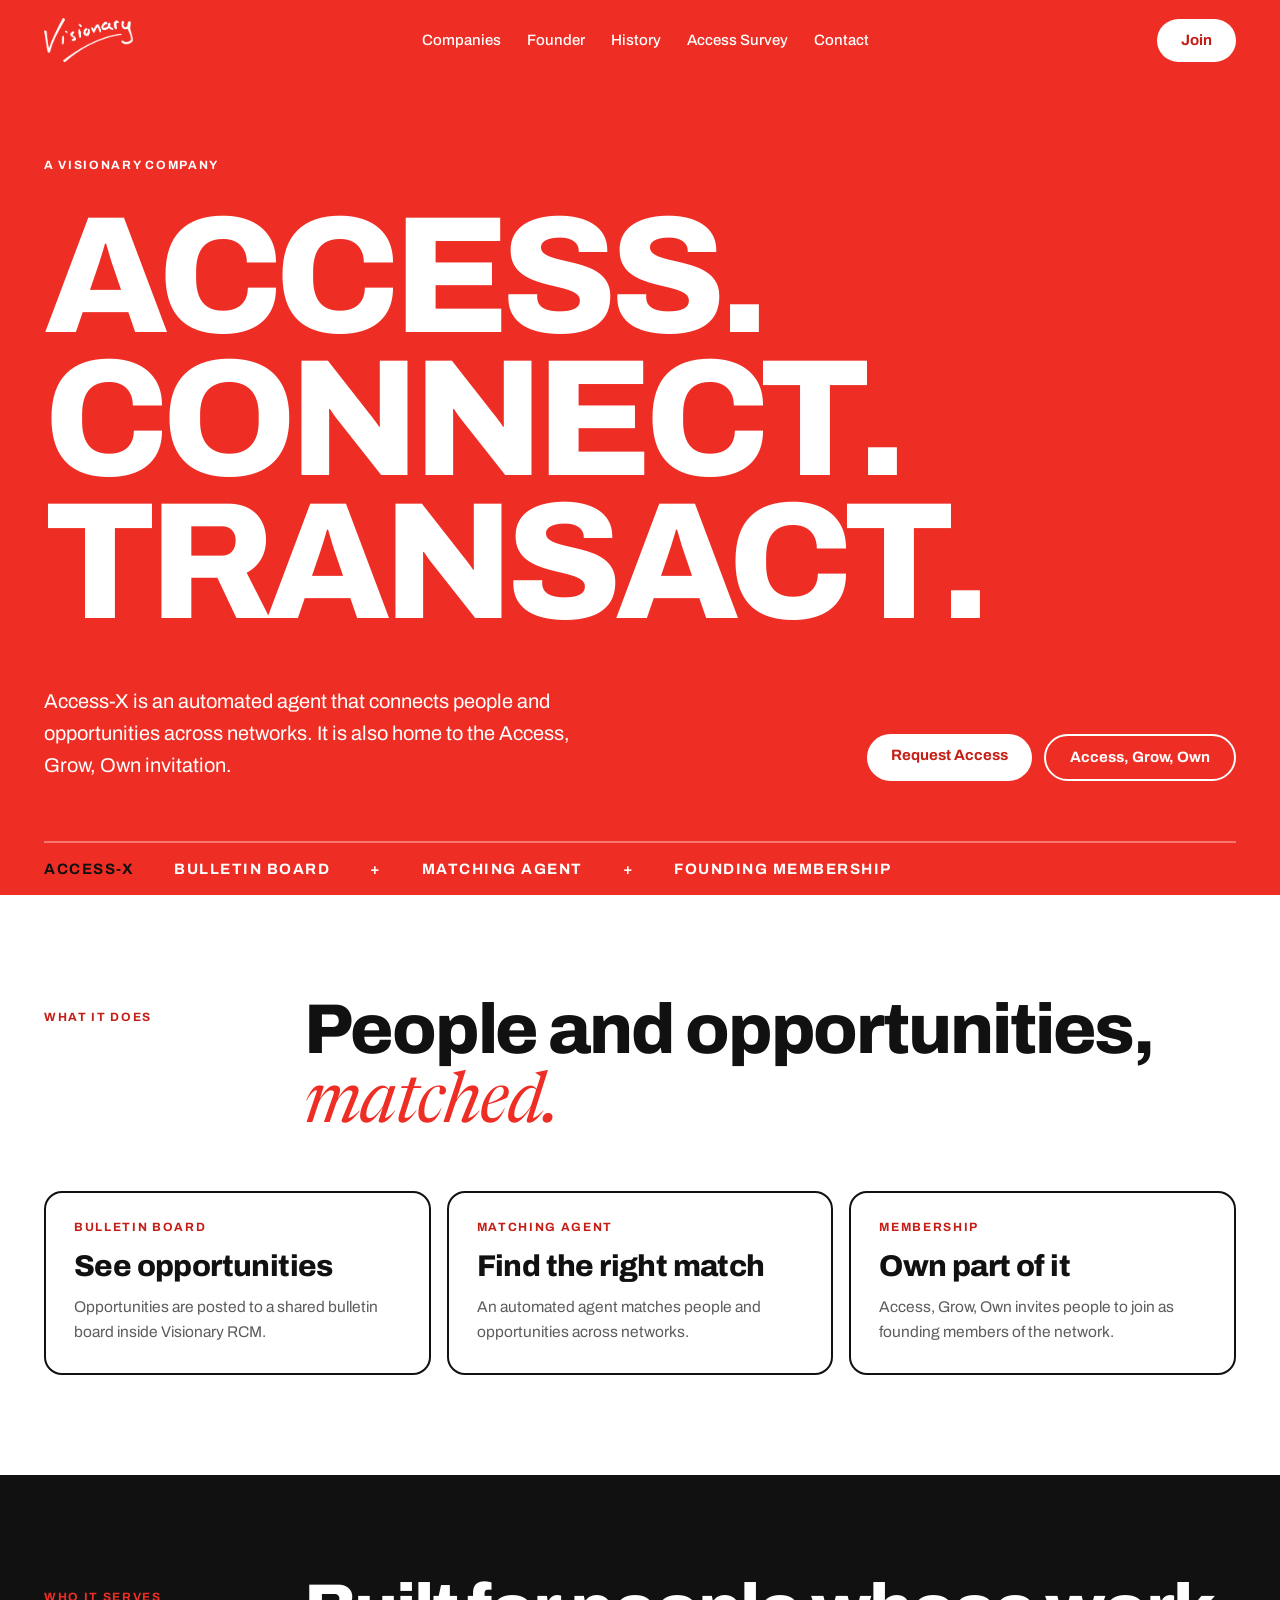
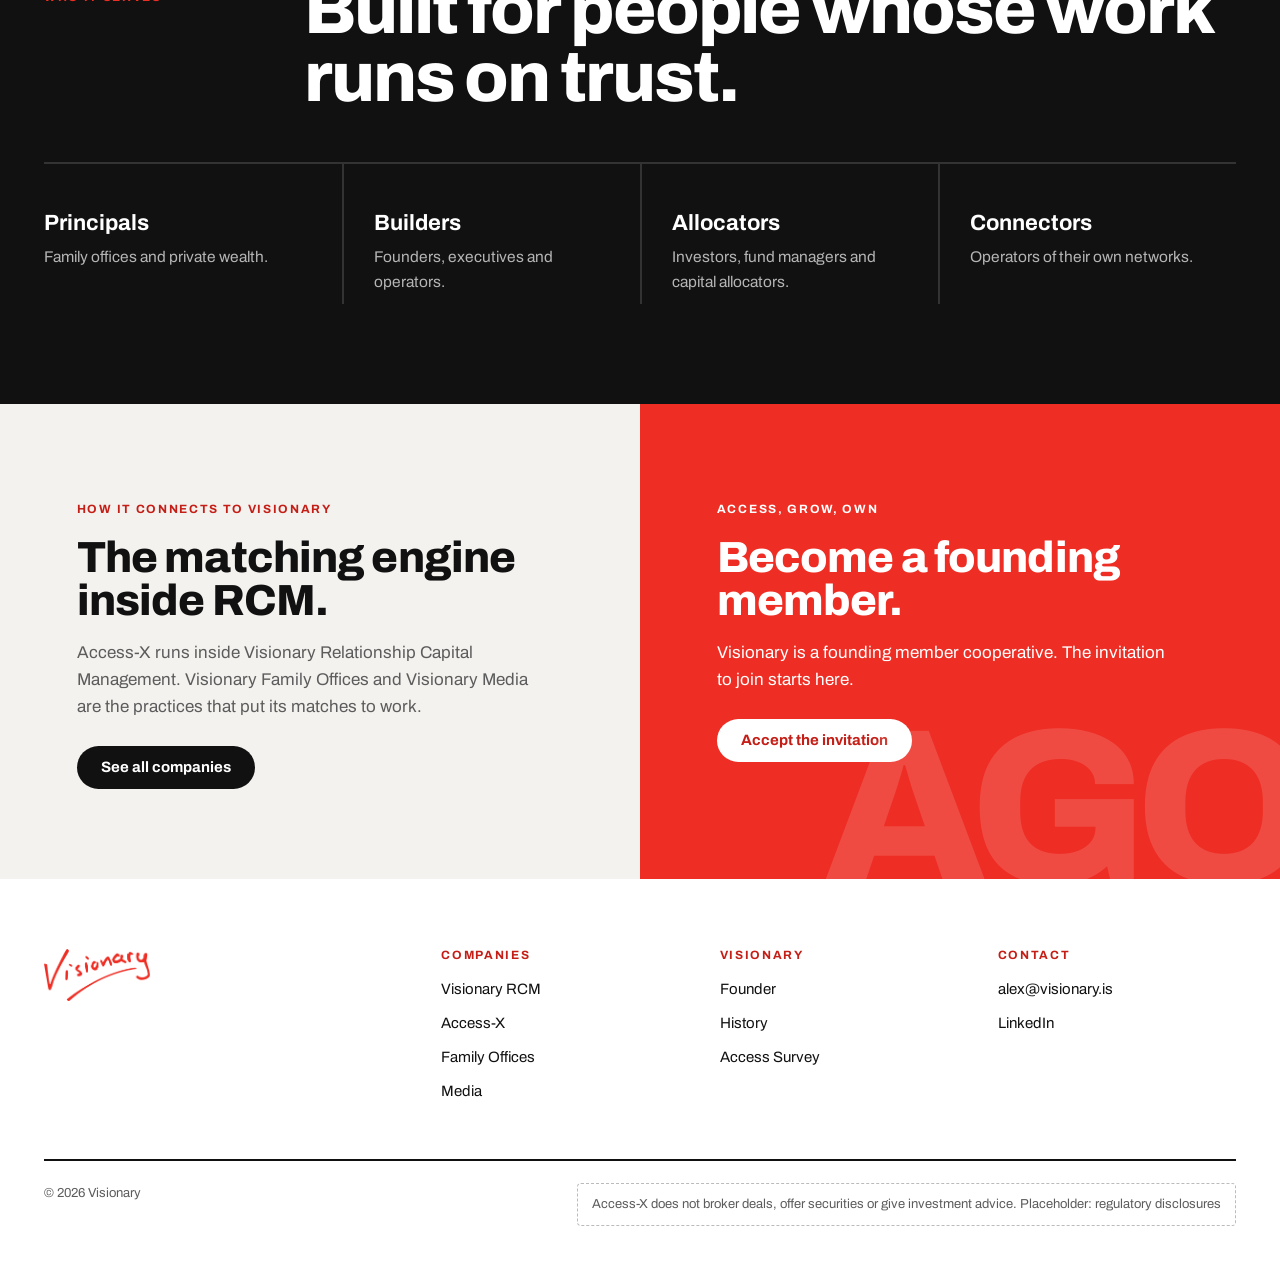
==== access-x.html @ 5bbe42c9 "Add files via upload" ====
<!doctype html>
<html lang="en">
<head>
<meta charset="utf-8">
<meta name="viewport" content="width=device-width, initial-scale=1">
<title>Access-X · Visionary</title>
<link rel="preconnect" href="https://fonts.googleapis.com">
<link rel="preconnect" href="https://fonts.gstatic.com" crossorigin>
<link href="https://fonts.googleapis.com/css2?family=Archivo:wght@400;500;700;800&family=Newsreader:ital,opsz,wght@1,6..72,400&display=swap" rel="stylesheet">
<link rel="stylesheet" href="assets/theme-red.css">
</head>
<body>
<header>
  <div class="wrap nav">
    <a href="index.html" aria-label="Visionary home"><img class="white-logo" src="assets/visionary-logo.png" alt="Visionary"></a>
    <ul>
      <li><a href="index.html#companies">Companies</a></li>
      <li><a href="founder.html">Founder</a></li>
      <li><a href="history.html">History</a></li>
      <li><a href="survey.html">Access Survey</a></li>
      <li><a href="#contact">Contact</a></li>
    </ul>
    <a class="pill pill-white" href="survey.html?category=join">Join</a>
  </div>
</header>

<main>
  <section class="hero" style="padding-bottom:0">
    <div class="wrap">
      <span class="label">A Visionary company</span>
      <h1 style="margin-top:28px"><span>Access.</span><span>Connect.</span><span>Transact.</span></h1>
      <div class="hero-foot">
        <p>Access-X is an automated agent that connects people and opportunities across networks. It is also home to the Access, Grow, Own invitation.</p>
        <div class="ctas">
          <a class="pill pill-white" data-outbound="accessX" href="#">Request Access</a>
          <a class="pill pill-outline" href="survey.html?category=join">Access, Grow, Own</a>
        </div>
      </div>
      <div class="ticker" aria-label="What Access-X includes">
        <b>Access-X</b><span>Bulletin board</span><span>+</span><span>Matching agent</span><span>+</span><span>Founding membership</span>
      </div>
    </div>
  </section>

  <section>
    <div class="wrap">
      <div class="title-row"><span class="label">What it does</span><h2>People and opportunities, <em>matched.</em></h2></div>
      <div class="tiles three">
        <div class="tile static"><span class="label">Bulletin board</span><h3>See opportunities</h3><p>Opportunities are posted to a shared bulletin board inside Visionary RCM.</p></div>
        <div class="tile static"><span class="label">Matching agent</span><h3>Find the right match</h3><p>An automated agent matches people and opportunities across networks.</p></div>
        <div class="tile static"><span class="label">Membership</span><h3>Own part of it</h3><p>Access, Grow, Own invites people to join as founding members of the network.</p></div>
      </div>
    </div>
  </section>

  <section class="fit">
    <div class="wrap">
      <div class="title-row"><span class="label">Who it serves</span><h2>Built for people whose work runs on trust.</h2></div>
      <div class="stack four">
        <div><h4>Principals</h4><p>Family offices and private wealth.</p></div>
        <div><h4>Builders</h4><p>Founders, executives and operators.</p></div>
        <div><h4>Allocators</h4><p>Investors, fund managers and capital allocators.</p></div>
        <div><h4>Connectors</h4><p>Operators of their own networks.</p></div>
      </div>
    </div>
  </section>

  <div class="duo">
    <div class="plain">
      <span class="label">How it connects to Visionary</span>
      <h3>The matching engine inside RCM.</h3>
      <p>Access-X runs inside Visionary Relationship Capital Management. Visionary Family Offices and Visionary Media are the practices that put its matches to work.</p>
      <a class="pill pill-ink" href="index.html#companies">See all companies</a>
    </div>
    <div class="since">
      <span class="label">Access, Grow, Own</span>
      <h3>Become a founding member.</h3>
      <p>Visionary is a founding member cooperative. The invitation to join starts here.</p>
      <a class="pill pill-white" href="survey.html?category=join">Accept the invitation</a>
      <span class="yr" aria-hidden="true">AGO</span>
    </div>
  </div>
</main>

<footer id="contact">
  <div class="wrap">
    <div class="foot">
      <div><img src="assets/visionary-logo.png" alt="Visionary"></div>
      <div><h5 class="label">Companies</h5><ul><li><a href="rcm.html">Visionary RCM</a></li><li><a href="access-x.html">Access-X</a></li><li><a href="wealth.html">Family Offices</a></li><li><a href="media.html">Media</a></li></ul></div>
      <div><h5 class="label">Visionary</h5><ul><li><a href="founder.html">Founder</a></li><li><a href="history.html">History</a></li><li><a href="survey.html">Access Survey</a></li></ul></div>
      <div><h5 class="label">Contact</h5><ul><li><a href="mailto:alex@visionary.is">alex@visionary.is</a></li><li><a href="https://www.linkedin.com/in/alex-salzman/">LinkedIn</a></li></ul></div>
    </div>
    <div class="legal"><span>© 2026 Visionary</span><span class="compliance">Access-X does not broker deals, offer securities or give investment advice. Placeholder: regulatory disclosures</span></div>
  </div>
</footer>
<script src="assets/site-config.js"></script>
</body>
</html>
---- assets/theme-red.css ----
/* Option C: Manifesto. Bold red fields and big type, energetic like the handwritten mark. */
:root {
  --red: #EE2E24;
  --red-deep: #C41E16;
  --white: #FFFFFF;
  --ink: #111111;
  --grey: #5C5C5C;
  --line: #E6E6E6;
  --sans: "Archivo", system-ui, sans-serif;
  --italic: "Newsreader", Georgia, serif;
}
* { box-sizing: border-box; }
body { margin: 0; background: var(--white); color: var(--ink); font: 400 17px/1.6 var(--sans); }
a { color: inherit; }
:focus-visible { outline: 3px solid var(--ink); outline-offset: 3px; }
.wrap { max-width: 1240px; margin: 0 auto; padding: 0 24px; }
.white-logo { filter: brightness(0) invert(1); }
.label { font: 700 12px/1 var(--sans); letter-spacing: .14em; text-transform: uppercase; }

header { background: var(--red); color: #fff; }
.nav { height: 80px; display: flex; align-items: center; justify-content: space-between; gap: 20px; }
.nav img { height: 44px; display: block; }
.nav ul { display: flex; gap: 26px; list-style: none; margin: 0; padding: 0; font: 500 15px var(--sans); }
.nav ul a { text-decoration: none; }
.nav ul a:hover { text-decoration: underline; text-underline-offset: 4px; }
.pill { display: inline-block; padding: 14px 24px; border-radius: 999px; font: 700 15px/1 var(--sans); text-decoration: none; transition: transform .2s; }
.pill:hover { transform: translateY(-2px); }
.pill-white { background: #fff; color: var(--red-deep); }
.pill-ink { background: var(--ink); color: #fff; }
.pill-outline { border: 2px solid currentColor; }
@media (max-width: 920px) { .nav ul { display: none; } }

.hero { background: var(--red); color: #fff; padding: 70px 0 0; overflow: hidden; }
.hero h1 { font: 800 clamp(44px, 13vw, 190px)/.86 var(--sans); letter-spacing: -.045em; margin: 0; text-transform: uppercase; }
.hero h1 span { display: block; }
.hero h1 .it { font: 400 italic clamp(40px, 6vw, 84px)/1 var(--italic); text-transform: none; letter-spacing: -.01em; margin: 10px 0 14px; }
.hero-foot { display: grid; grid-template-columns: 1.3fr 1fr; gap: 40px; align-items: end; padding: 50px 0 60px; }
.hero-foot p { font-size: 20px; margin: 0; max-width: 50ch; }
.hero-foot .ctas { display: flex; gap: 12px; flex-wrap: wrap; justify-content: flex-end; }
.ticker { border-top: 2px solid rgba(255,255,255,.35); padding: 18px 0; display: flex; gap: 40px; white-space: nowrap; font: 700 15px var(--sans); letter-spacing: .1em; text-transform: uppercase; }
.ticker b { color: var(--ink); }
@media (max-width: 820px) { .hero-foot { grid-template-columns: 1fr; } .hero-foot .ctas { justify-content: flex-start; } .ticker { flex-wrap: wrap; gap: 8px 22px; white-space: normal; } }

section { padding: 100px 0; }
.title-row { display: grid; grid-template-columns: 220px 1fr; gap: 40px; margin-bottom: 50px; }
.title-row .label { color: var(--red-deep); padding-top: 16px; }
.title-row h2 { font: 800 clamp(38px, 5.5vw, 72px)/.98 var(--sans); letter-spacing: -.03em; margin: 0; }
.title-row h2 em { font: 400 italic 1em/1 var(--italic); color: var(--red); letter-spacing: -.01em; }
@media (max-width: 820px) { .title-row { grid-template-columns: 1fr; gap: 10px; } }

.tiles { display: grid; grid-template-columns: repeat(4, 1fr); gap: 16px; }
.tile { text-decoration: none; border: 2px solid var(--ink); border-radius: 18px; padding: 28px; display: flex; flex-direction: column; min-height: 360px; transition: background .25s, color .25s, transform .25s; }
.tile .label { color: var(--red-deep); }
.tile h3 { font: 800 30px/1 var(--sans); letter-spacing: -.02em; margin: 18px 0 14px; }
.tile p { margin: 0; color: var(--grey); font-size: 15.5px; }
.tile .arrow { margin-top: auto; font: 800 34px/1 var(--sans); }
.tile:hover { background: var(--red); color: #fff; border-color: var(--red); transform: translateY(-4px); }
.tile:hover p, .tile:hover .label { color: #fff; }
@media (max-width: 1000px) { .tiles { grid-template-columns: 1fr 1fr; } }
@media (max-width: 560px) { .tiles { grid-template-columns: 1fr; } .tile { min-height: 0; } .tile .arrow { margin-top: 20px; } }

.fit { background: var(--ink); color: #fff; }
.fit .title-row .label { color: var(--red); }
.stack { display: grid; grid-template-columns: repeat(3, 1fr); gap: 0; border-top: 2px solid #333; }
.stack div { padding: 30px 30px 10px 0; }
.stack div + div { padding-left: 30px; border-left: 2px solid #333; }
.stack .big { font: 800 64px/1 var(--sans); color: var(--red); }
.stack h4 { font: 700 22px/1.2 var(--sans); margin: 16px 0 8px; }
.stack p { color: #B5B5B5; margin: 0; font-size: 15.5px; }
@media (max-width: 820px) { .stack { grid-template-columns: 1fr; } .stack div + div { border-left: 0; padding-left: 0; border-top: 2px solid #333; } }

.duo { display: grid; grid-template-columns: 1fr 1fr; }
.duo > div { padding: 90px 6vw; }
.founder { background: #F4F2EF; display: grid; grid-template-columns: 200px 1fr; gap: 36px; align-items: center; }
.ph { aspect-ratio: 3/4; background: var(--red); border-radius: 14px; display: grid; place-items: center; color: #fff; font: 700 11px var(--sans); letter-spacing: .14em; text-transform: uppercase; }
.duo h3 { font: 800 clamp(30px, 3.4vw, 44px)/1 var(--sans); letter-spacing: -.02em; margin: 14px 0 16px; }
.duo p { color: var(--grey); margin: 0 0 26px; max-width: 46ch; }
.duo .label { color: var(--red-deep); }
.since { background: var(--red); color: #fff; position: relative; overflow: hidden; }
.since .label, .since p { color: #fff; }
.since .yr { position: absolute; right: -20px; bottom: -40px; font: 800 220px/1 var(--sans); letter-spacing: -.06em; color: rgba(255,255,255,.14); pointer-events: none; }
@media (max-width: 900px) { .duo { grid-template-columns: 1fr; } .founder { grid-template-columns: 1fr; } .ph { max-width: 200px; } }

footer { padding: 70px 0 36px; font-size: 15px; }
.foot { display: grid; grid-template-columns: 1.5fr 1fr 1fr 1fr; gap: 40px; }
.foot img { height: 52px; }
.foot h5 { margin: 0 0 16px; color: var(--red-deep); }
.foot ul { list-style: none; padding: 0; margin: 0; display: grid; gap: 10px; }
.foot a { text-decoration: none; }
.foot a:hover { color: var(--red-deep); text-decoration: underline; }
.legal { margin-top: 56px; padding-top: 22px; border-top: 2px solid var(--ink); display: flex; justify-content: space-between; gap: 20px; flex-wrap: wrap; color: var(--grey); font-size: 13px; }
.compliance { border: 1px dashed #BBB; padding: 10px 14px; border-radius: 4px; }
@media (max-width: 820px) { .foot { grid-template-columns: 1fr 1fr; } }

@media (prefers-reduced-motion: reduce) { .pill:hover, .tile:hover { transform: none; } }

/* Subpage additions */
.duo .plain { background: #F4F2EF; }
.tiles.three { grid-template-columns: repeat(3, 1fr); }
.tile.static { min-height: 0; }
.tile.static:hover { transform: none; }
.lede { font-size: 20px; max-width: 60ch; margin: 0 0 30px; color: var(--grey); }
@media (max-width: 1000px) { .tiles.three { grid-template-columns: 1fr; } }
.stack.four { grid-template-columns: repeat(4, 1fr); }
@media (max-width: 1000px) { .stack.four { grid-template-columns: 1fr 1fr; } .stack.four div:nth-child(3) { border-left: 0; padding-left: 0; } }
@media (max-width: 560px) { .stack.four { grid-template-columns: 1fr; } .stack.four div + div { border-left: 0; padding-left: 0; border-top: 2px solid #333; } }

[hidden] { display: none !important; }  /* keeps unset outbound links hidden (site-config.js) */
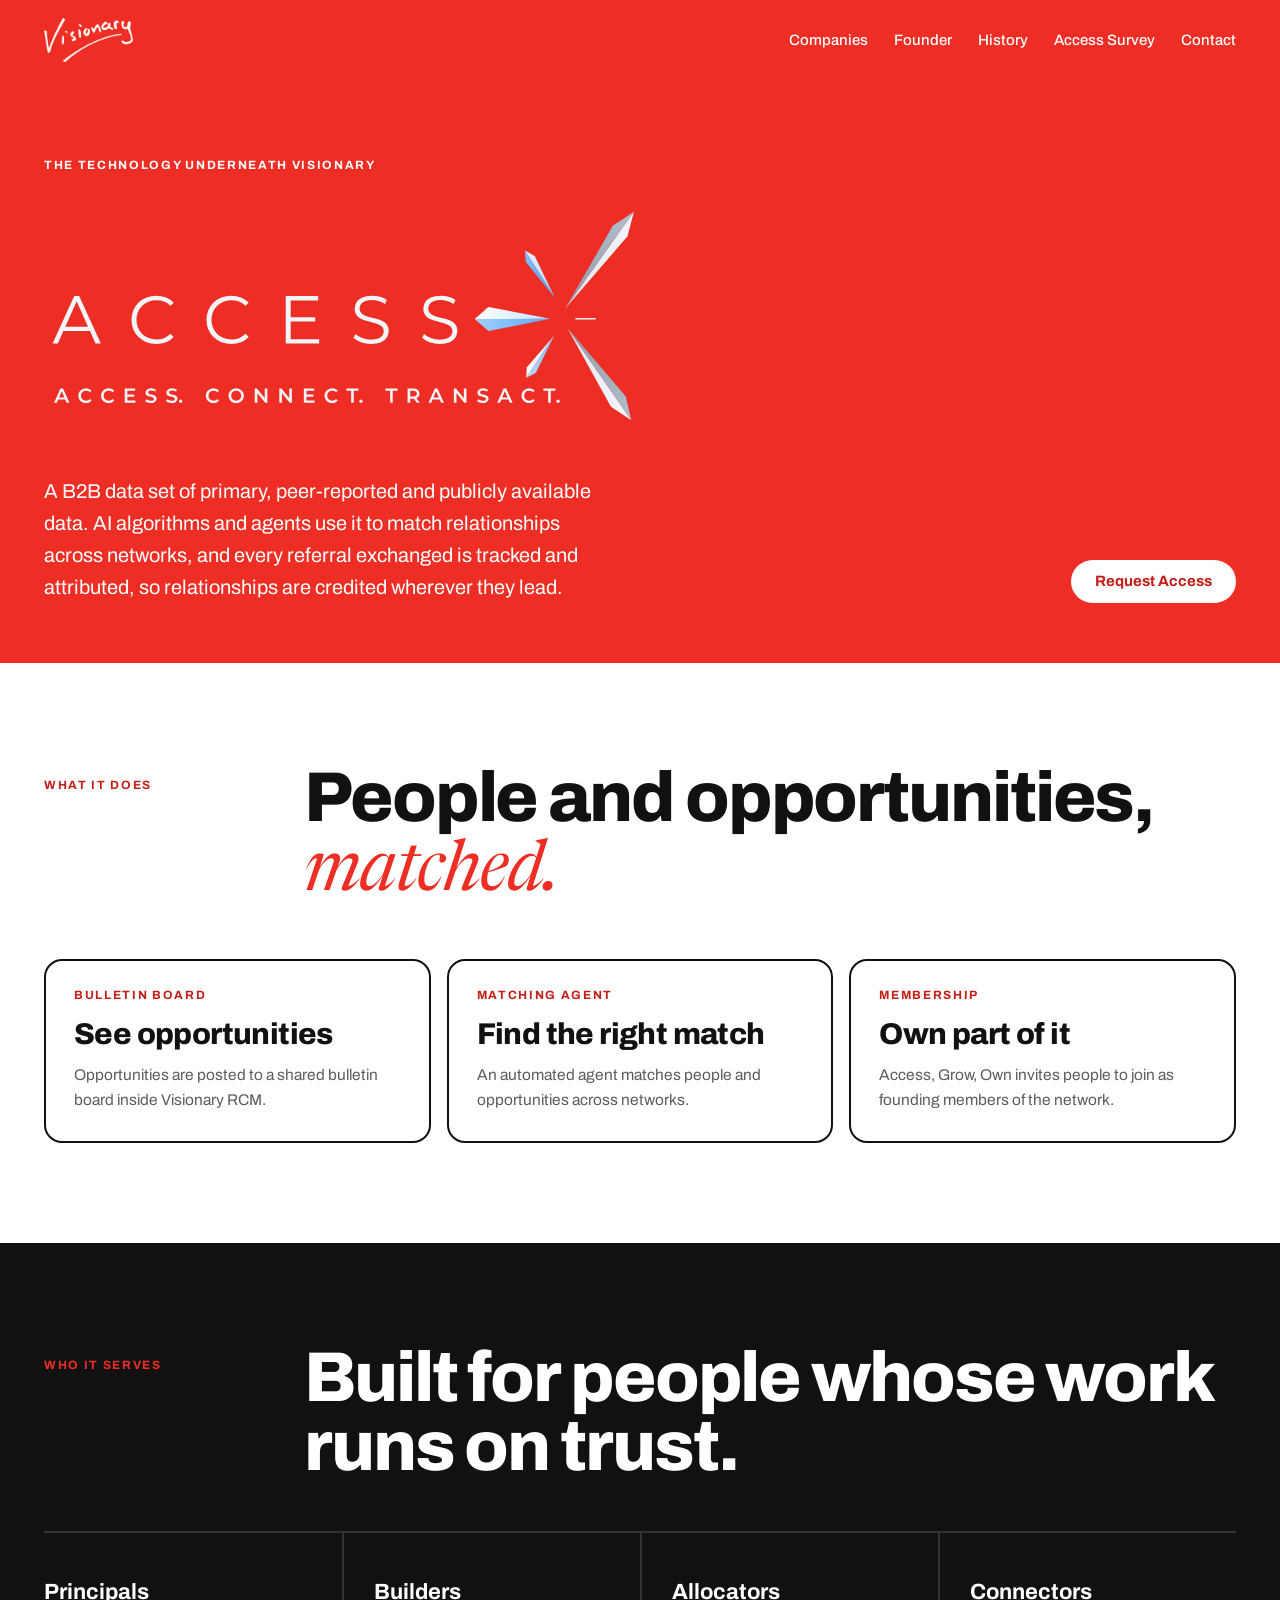
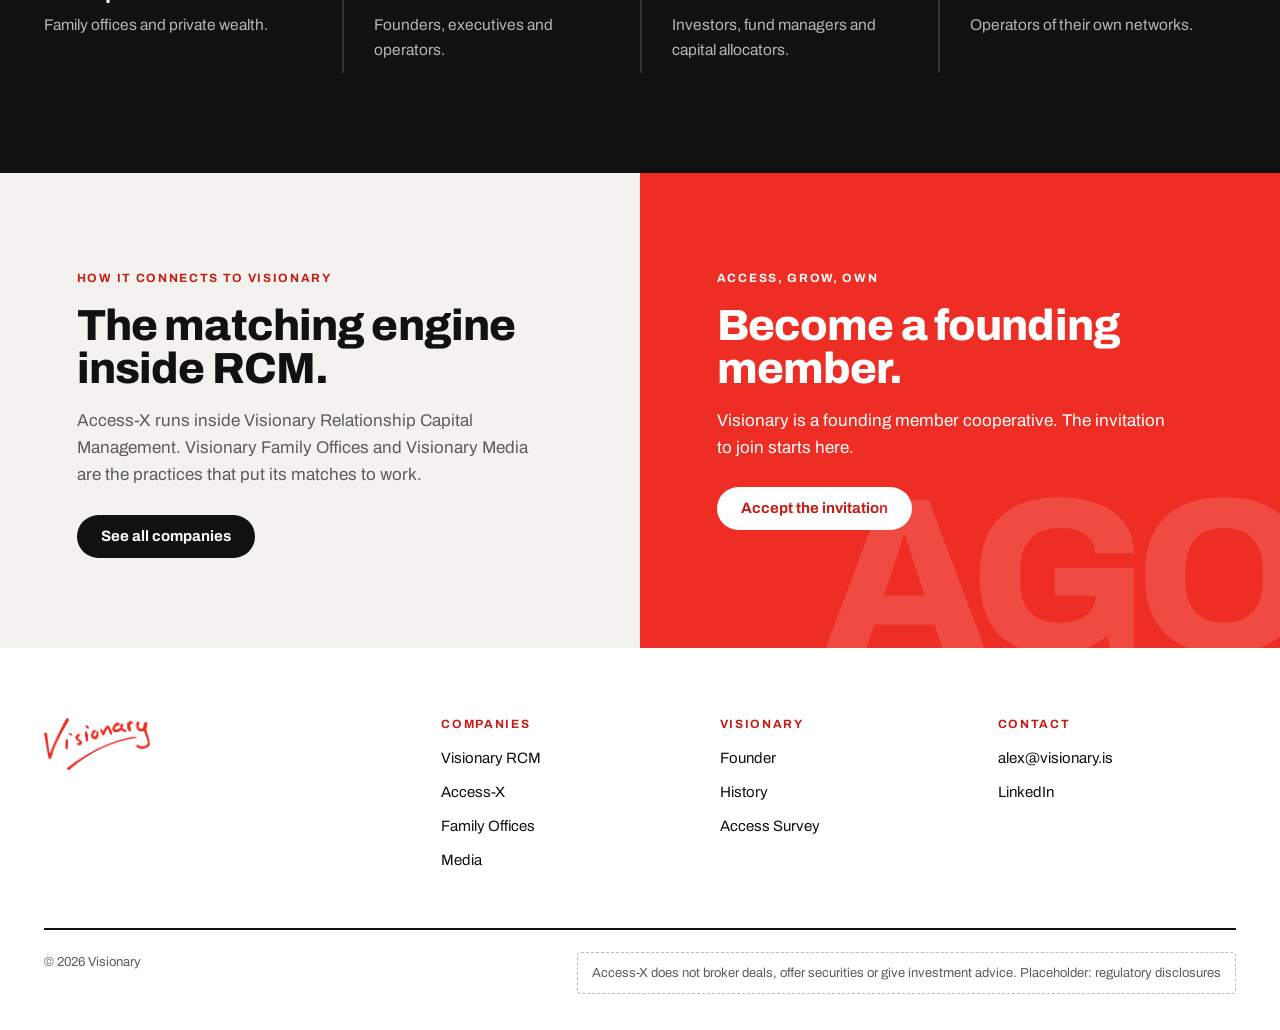
==== commit 3d0a97de: "Homepage logos and copy, Access-X hero, survey button" ====
--- a/access-x.html
+++ b/access-x.html
@@ -20,24 +20,19 @@
       <li><a href="survey.html">Access Survey</a></li>
       <li><a href="#contact">Contact</a></li>
     </ul>
-    <a class="pill pill-white" href="survey.html?category=join">Join</a>
   </div>
 </header>
 
 <main>
   <section class="hero" style="padding-bottom:0">
     <div class="wrap">
-      <span class="label">A Visionary company</span>
-      <h1 style="margin-top:28px"><span>Access.</span><span>Connect.</span><span>Transact.</span></h1>
+      <span class="label">The technology underneath Visionary</span>
+      <h1 class="ax-logo"><img src="assets/access-x-logo-on-red.svg" alt="Access-X. Access. Connect. Transact." width="1410" height="515"></h1>
       <div class="hero-foot">
-        <p>Access-X is an automated agent that connects people and opportunities across networks. It is also home to the Access, Grow, Own invitation.</p>
+        <p>A B2B data set of primary, peer-reported and publicly available data. AI algorithms and agents use it to match relationships across networks, and every referral exchanged is tracked and attributed, so relationships are credited wherever they lead.</p>
         <div class="ctas">
           <a class="pill pill-white" data-outbound="accessX" href="#">Request Access</a>
-          <a class="pill pill-outline" href="survey.html?category=join">Access, Grow, Own</a>
         </div>
-      </div>
-      <div class="ticker" aria-label="What Access-X includes">
-        <b>Access-X</b><span>Bulletin board</span><span>+</span><span>Matching agent</span><span>+</span><span>Founding membership</span>
       </div>
     </div>
   </section>
--- a/assets/theme-red.css
+++ b/assets/theme-red.css
@@ -106,3 +106,8 @@
 @media (max-width: 560px) { .stack.four { grid-template-columns: 1fr; } .stack.four div + div { border-left: 0; padding-left: 0; border-top: 2px solid #333; } }
 
 [hidden] { display: none !important; }  /* keeps unset outbound links hidden (site-config.js) */
+
+/* Access-X page: logo sits directly on the red hero */
+.hero h1.ax-logo { margin: 30px 0 0; line-height: 0; }
+.ax-logo img { display: block; height: clamp(120px, 17vw, 230px); width: auto; max-width: 100%; }
+@media (max-width: 560px) { .ax-logo img { height: auto; width: 100%; } }
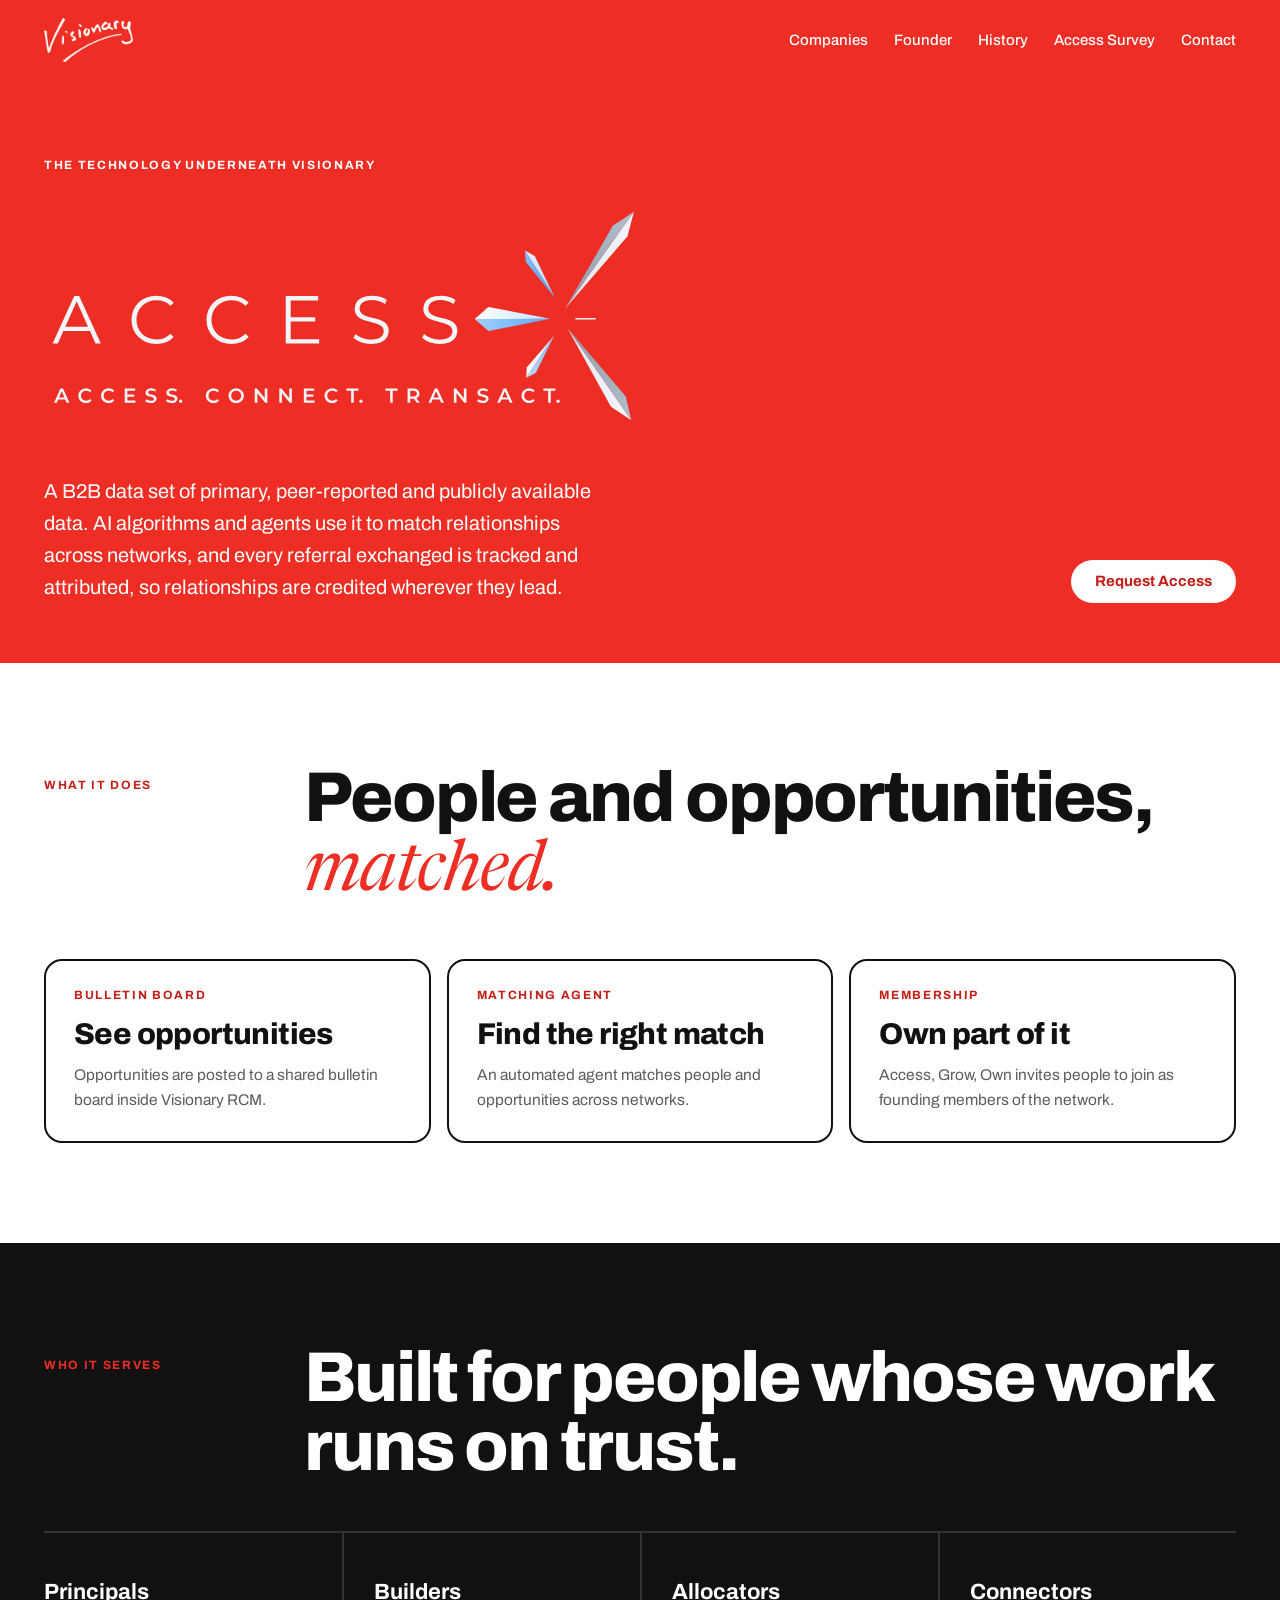
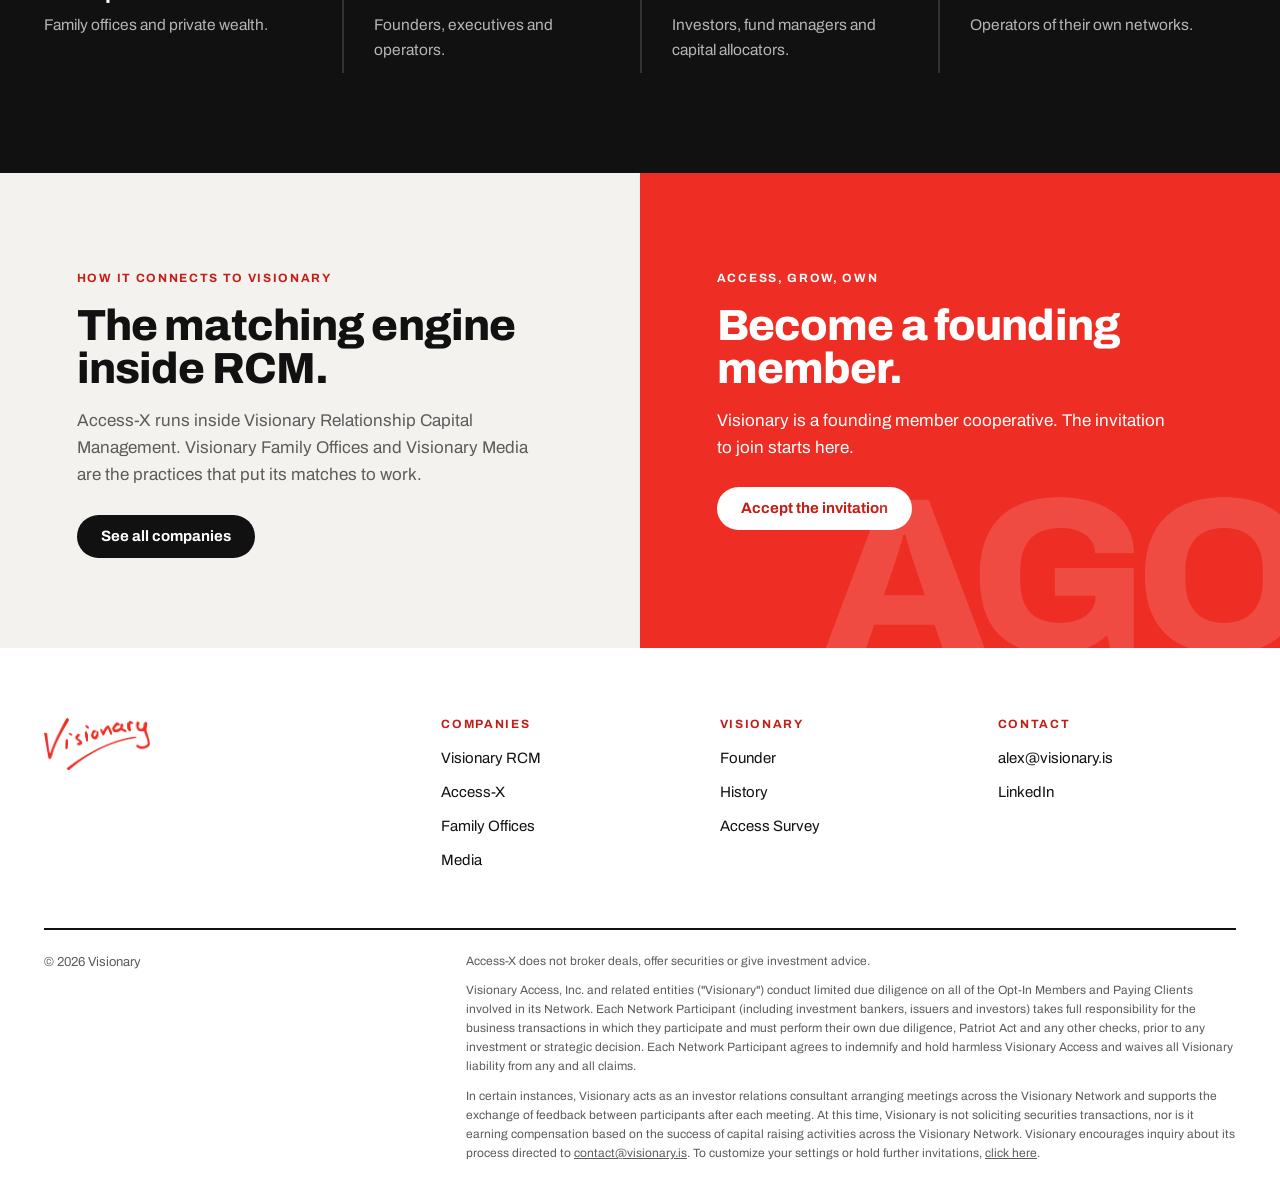
==== commit a5996e00: "Footer regulatory disclosure on all pages" ====
--- a/access-x.html
+++ b/access-x.html
@@ -85,7 +85,7 @@
       <div><h5 class="label">Visionary</h5><ul><li><a href="founder.html">Founder</a></li><li><a href="history.html">History</a></li><li><a href="survey.html">Access Survey</a></li></ul></div>
       <div><h5 class="label">Contact</h5><ul><li><a href="mailto:alex@visionary.is">alex@visionary.is</a></li><li><a href="https://www.linkedin.com/in/alex-salzman/">LinkedIn</a></li></ul></div>
     </div>
-    <div class="legal"><span>© 2026 Visionary</span><span class="compliance">Access-X does not broker deals, offer securities or give investment advice. Placeholder: regulatory disclosures</span></div>
+    <div class="legal"><span>© 2026 Visionary</span><div class="compliance"><p>Access-X does not broker deals, offer securities or give investment advice.</p><p>Visionary Access, Inc. and related entities ("Visionary") conduct limited due diligence on all of the Opt-In Members and Paying Clients involved in its Network. Each Network Participant (including investment bankers, issuers and investors) takes full responsibility for the business transactions in which they participate and must perform their own due diligence, Patriot Act and any other checks, prior to any investment or strategic decision. Each Network Participant agrees to indemnify and hold harmless Visionary Access and waives all Visionary liability from any and all claims.</p><p>In certain instances, Visionary acts as an investor relations consultant arranging meetings across the Visionary Network and supports the exchange of feedback between participants after each meeting. At this time, Visionary is not soliciting securities transactions, nor is it earning compensation based on the success of capital raising activities across the Visionary Network. Visionary encourages inquiry about its process directed to <a href="mailto:contact@visionary.is">contact@visionary.is</a>. To customize your settings or hold further invitations, <a href="mailto:contact@visionary.is?subject=Invitation%20settings">click here</a>.</p></div></div>
   </div>
 </footer>
 <script src="assets/site-config.js"></script>
--- a/assets/theme-red.css
+++ b/assets/theme-red.css
@@ -89,7 +89,10 @@
 .foot a { text-decoration: none; }
 .foot a:hover { color: var(--red-deep); text-decoration: underline; }
 .legal { margin-top: 56px; padding-top: 22px; border-top: 2px solid var(--ink); display: flex; justify-content: space-between; gap: 20px; flex-wrap: wrap; color: var(--grey); font-size: 13px; }
-.compliance { border: 1px dashed #BBB; padding: 10px 14px; border-radius: 4px; }
+.compliance { flex-basis: 100%; max-width: 110ch; line-height: 1.6; font-size: 12px; }
+.compliance p { margin: 0 0 10px; }
+.compliance p:last-child { margin-bottom: 0; }
+.compliance a { color: inherit; text-decoration: underline; }
 @media (max-width: 820px) { .foot { grid-template-columns: 1fr 1fr; } }
 
 @media (prefers-reduced-motion: reduce) { .pill:hover, .tile:hover { transform: none; } }
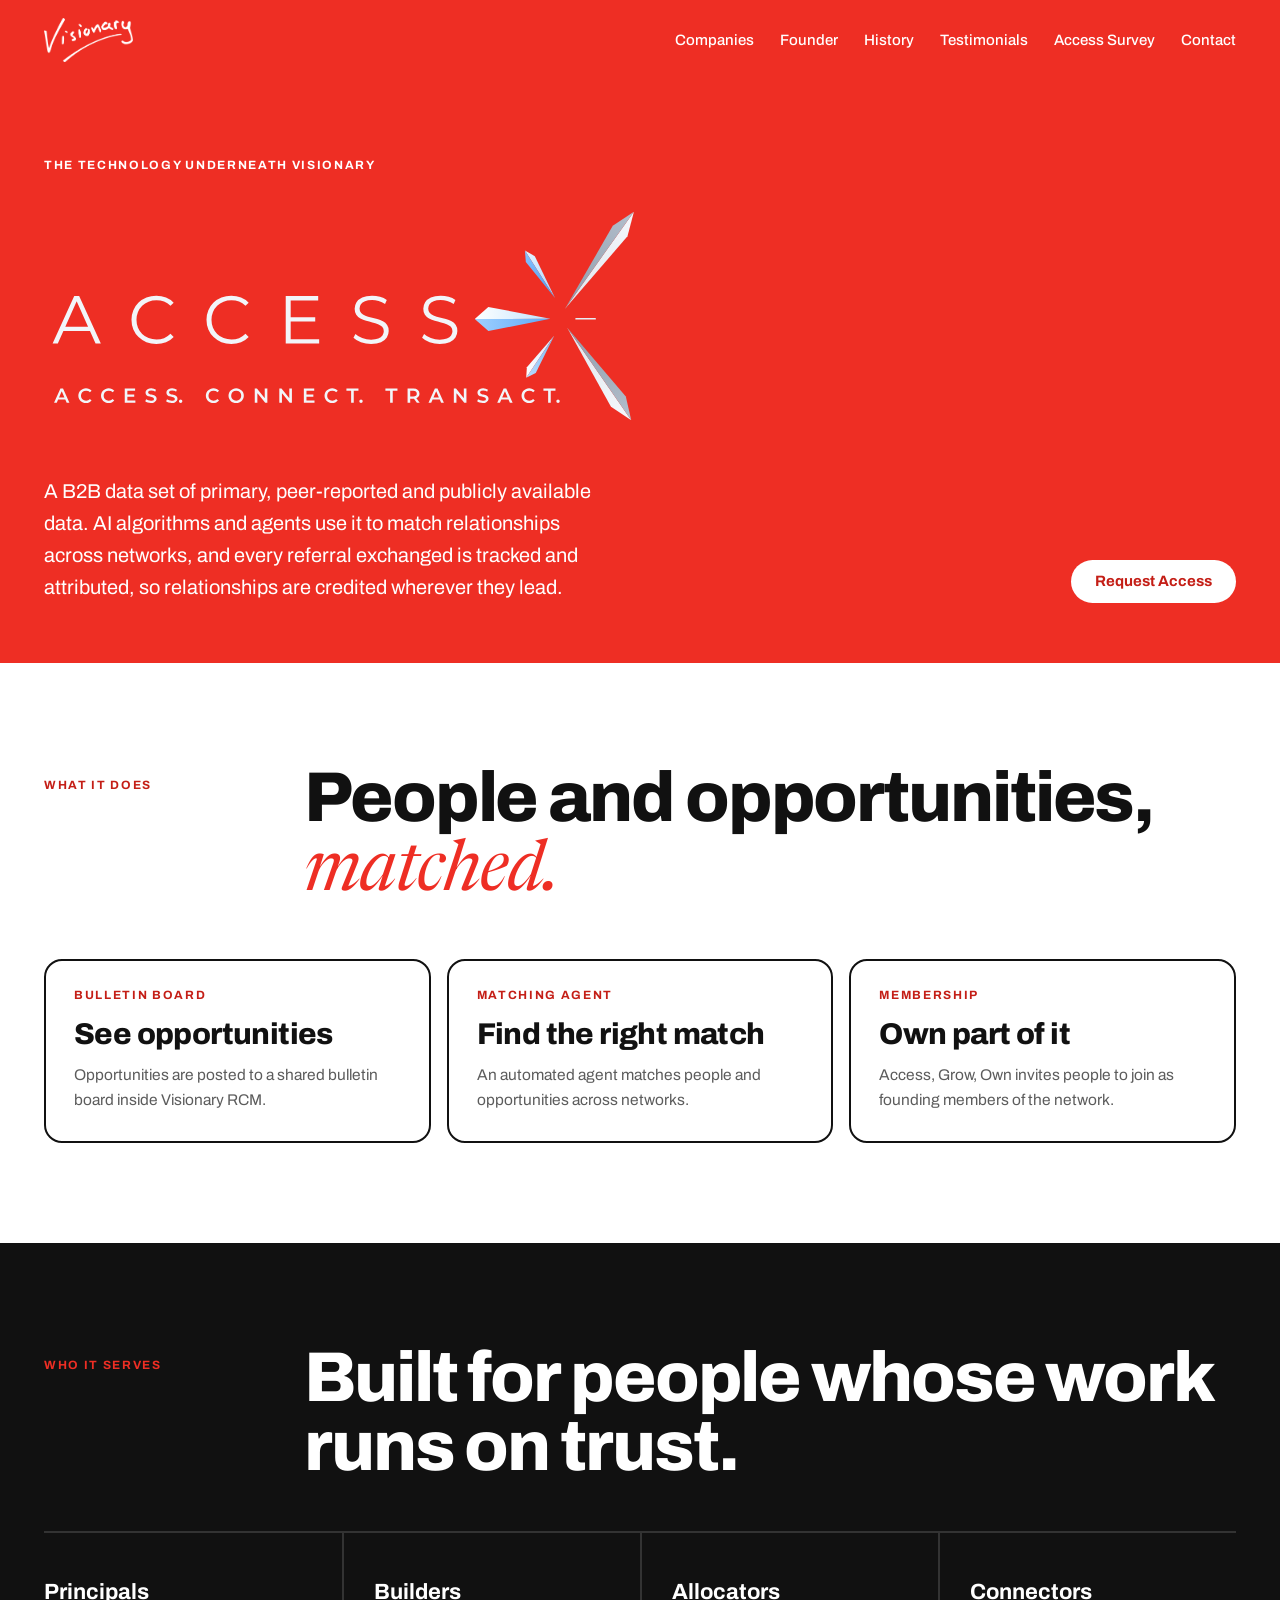
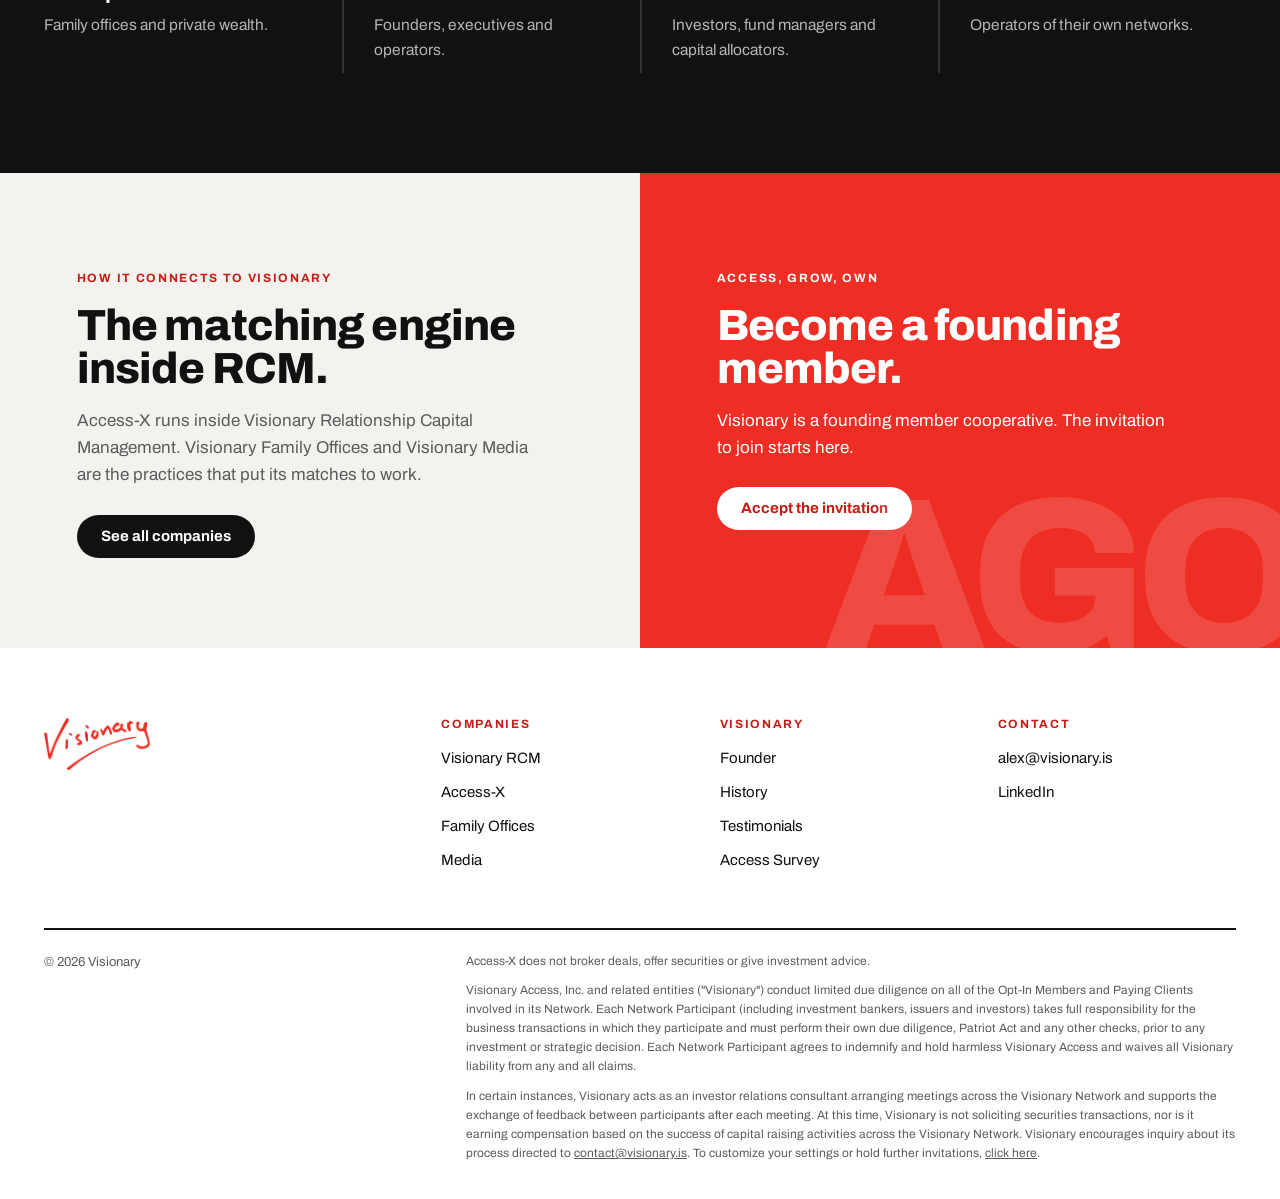
==== commit 27f52883: "Add Testimonials page and links" ====
--- a/access-x.html
+++ b/access-x.html
@@ -17,6 +17,7 @@
       <li><a href="index.html#companies">Companies</a></li>
       <li><a href="founder.html">Founder</a></li>
       <li><a href="history.html">History</a></li>
+      <li><a href="testimonials.html">Testimonials</a></li>
       <li><a href="survey.html">Access Survey</a></li>
       <li><a href="#contact">Contact</a></li>
     </ul>
@@ -82,7 +83,7 @@
     <div class="foot">
       <div><img src="assets/visionary-logo.png" alt="Visionary"></div>
       <div><h5 class="label">Companies</h5><ul><li><a href="rcm.html">Visionary RCM</a></li><li><a href="access-x.html">Access-X</a></li><li><a href="wealth.html">Family Offices</a></li><li><a href="media.html">Media</a></li></ul></div>
-      <div><h5 class="label">Visionary</h5><ul><li><a href="founder.html">Founder</a></li><li><a href="history.html">History</a></li><li><a href="survey.html">Access Survey</a></li></ul></div>
+      <div><h5 class="label">Visionary</h5><ul><li><a href="founder.html">Founder</a></li><li><a href="history.html">History</a></li><li><a href="testimonials.html">Testimonials</a></li><li><a href="survey.html">Access Survey</a></li></ul></div>
       <div><h5 class="label">Contact</h5><ul><li><a href="mailto:alex@visionary.is">alex@visionary.is</a></li><li><a href="https://www.linkedin.com/in/alex-salzman/">LinkedIn</a></li></ul></div>
     </div>
     <div class="legal"><span>© 2026 Visionary</span><div class="compliance"><p>Access-X does not broker deals, offer securities or give investment advice.</p><p>Visionary Access, Inc. and related entities ("Visionary") conduct limited due diligence on all of the Opt-In Members and Paying Clients involved in its Network. Each Network Participant (including investment bankers, issuers and investors) takes full responsibility for the business transactions in which they participate and must perform their own due diligence, Patriot Act and any other checks, prior to any investment or strategic decision. Each Network Participant agrees to indemnify and hold harmless Visionary Access and waives all Visionary liability from any and all claims.</p><p>In certain instances, Visionary acts as an investor relations consultant arranging meetings across the Visionary Network and supports the exchange of feedback between participants after each meeting. At this time, Visionary is not soliciting securities transactions, nor is it earning compensation based on the success of capital raising activities across the Visionary Network. Visionary encourages inquiry about its process directed to <a href="mailto:contact@visionary.is">contact@visionary.is</a>. To customize your settings or hold further invitations, <a href="mailto:contact@visionary.is?subject=Invitation%20settings">click here</a>.</p></div></div>
